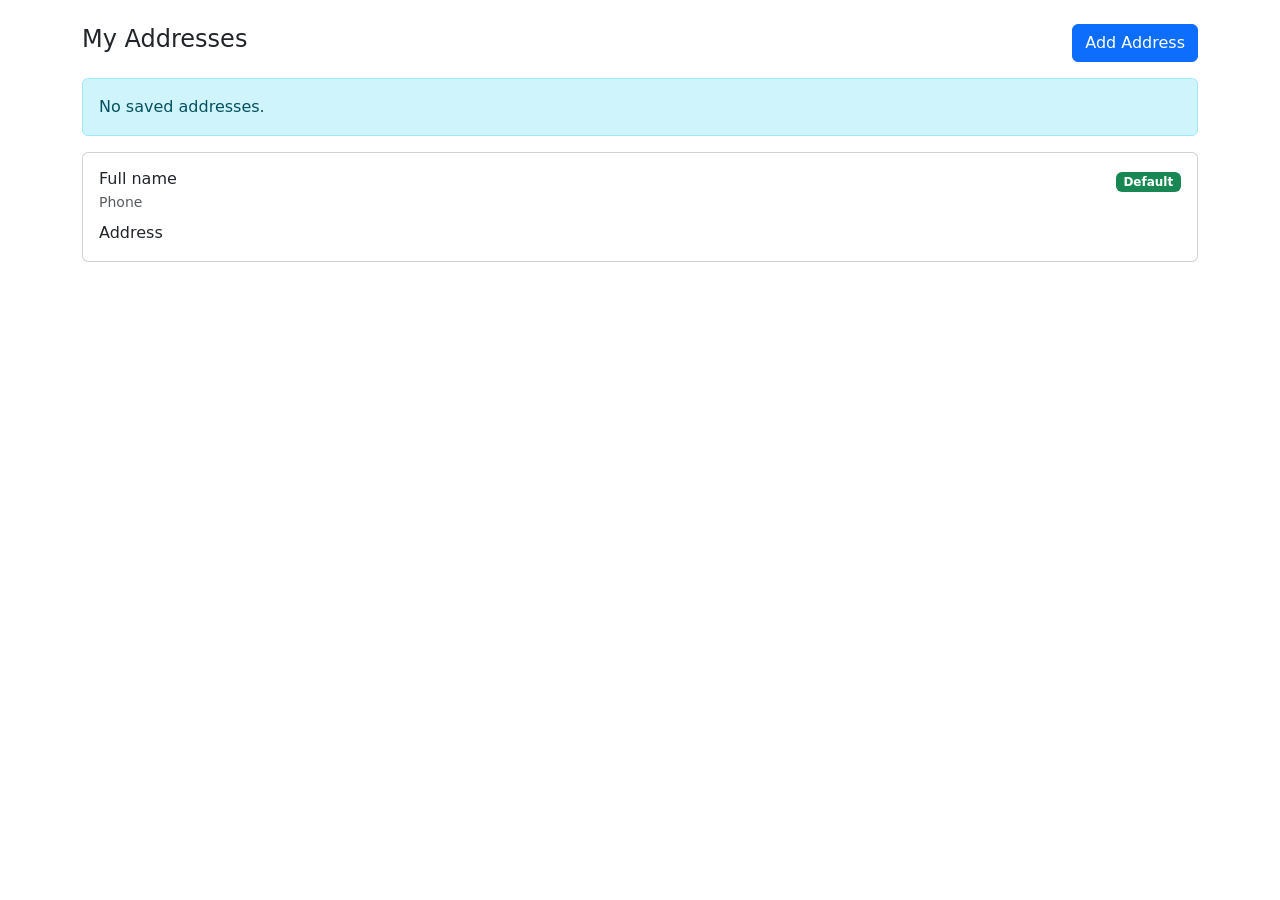
==== src/main/resources/templates/account/address.html @ 91b22d6b "feat(address): add address and show all addresses" ====
<!DOCTYPE html>
<html lang="en" xmlns:th="http://www.thymeleaf.org">
<head>
  <meta charset="UTF-8"/>
  <meta name="viewport" content="width=device-width, initial-scale=1.0"/>
  <title>Addresses - E-Bake Ingredients</title>
  <link href="https://cdn.jsdelivr.net/npm/bootstrap@5.0.2/dist/css/bootstrap.min.css" rel="stylesheet"/>
  <style>
    .address-card { margin-bottom: 1rem; }
  </style>
</head>
<body>
  <th:block th:replace="~{common/layout :: header}"></th:block>

  <div class="container mt-4">
    <div class="d-flex justify-content-between align-items-center mb-3">
      <h4>My Addresses</h4>
      <button class="btn btn-primary" id="toggleAddBtn">Add Address</button>
    </div>

    <div id="addForm" class="card p-3 mb-4" style="display:none;">
      <form th:action="@{/account/addresses/add}" th:object="${newAddress}" method="post">
        <div class="row g-2">
          <div class="col-md-6">
            <label class="form-label">Full name</label>
            <input class="form-control" th:field="*{fullName}" required />
          </div>
          <div class="col-md-6">
            <label class="form-label">Phone</label>
            <input class="form-control" th:field="*{phoneNumber}" required />
          </div>

          <div class="col-12">
            <label class="form-label">Address line</label>
            <input class="form-control" th:field="*{addressLine}" required />
          </div>

          <div class="col-md-4">
            <label class="form-label">Ward</label>
            <input class="form-control" th:field="*{ward}" />
          </div>
          <div class="col-md-4">
            <label class="form-label">District</label>
            <input class="form-control" th:field="*{district}" />
          </div>
          <div class="col-md-4">
            <label class="form-label">City</label>
            <input class="form-control" th:field="*{city}" />
          </div>

          <div class="col-12 mt-2">
            <div class="form-check">
              <input class="form-check-input" type="checkbox" th:field="*{isDefault}" id="isDefault"/>
              <label class="form-check-label" for="isDefault">Set as default address</label>
            </div>
          </div>

          <div class="col-12 mt-3 d-flex gap-2">
            <button class="btn btn-success" type="submit">Save</button>
            <button class="btn btn-secondary" type="button" id="cancelAdd">Cancel</button>
          </div>
        </div>
      </form>
    </div>

    <div th:if="${addresses == null or #lists.isEmpty(addresses)}">
      <div class="alert alert-info">No saved addresses.</div>
    </div>

    <div th:each="addr : ${addresses}">
      <div class="card address-card">
        <div class="card-body">
          <div class="d-flex justify-content-between">
            <div>
              <h6 class="mb-1" th:text="${addr.fullName}">Full name</h6>
              <div class="small text-muted" th:text="${addr.phoneNumber}">Phone</div>
              <div class="mt-2" th:text="${addr.addressLine + ', ' + (addr.ward ?: '') + (addr.district != null ? ', ' + addr.district : '') + (addr.city != null ? ', ' + addr.city : '')}">Address</div>
            </div>
            <div class="text-end">
              <span class="badge bg-success" th:if="${addr.isDefault}">Default</span>
            </div>
          </div>
        </div>
      </div>
    </div>

  </div>

  <th:block th:replace="~{common/layout :: footer}"></th:block>

  <script>
    document.getElementById('toggleAddBtn').addEventListener('click', function () {
      const f = document.getElementById('addForm');
      f.style.display = (f.style.display === 'none' || f.style.display === '') ? 'block' : 'none';
    });
    document.getElementById('cancelAdd').addEventListener('click', function () {
      document.getElementById('addForm').style.display = 'none';
    });
  </script>
  <script src="https://cdn.jsdelivr.net/npm/bootstrap@5.0.2/dist/js/bootstrap.bundle.min.js"></script>
</body>
</html>
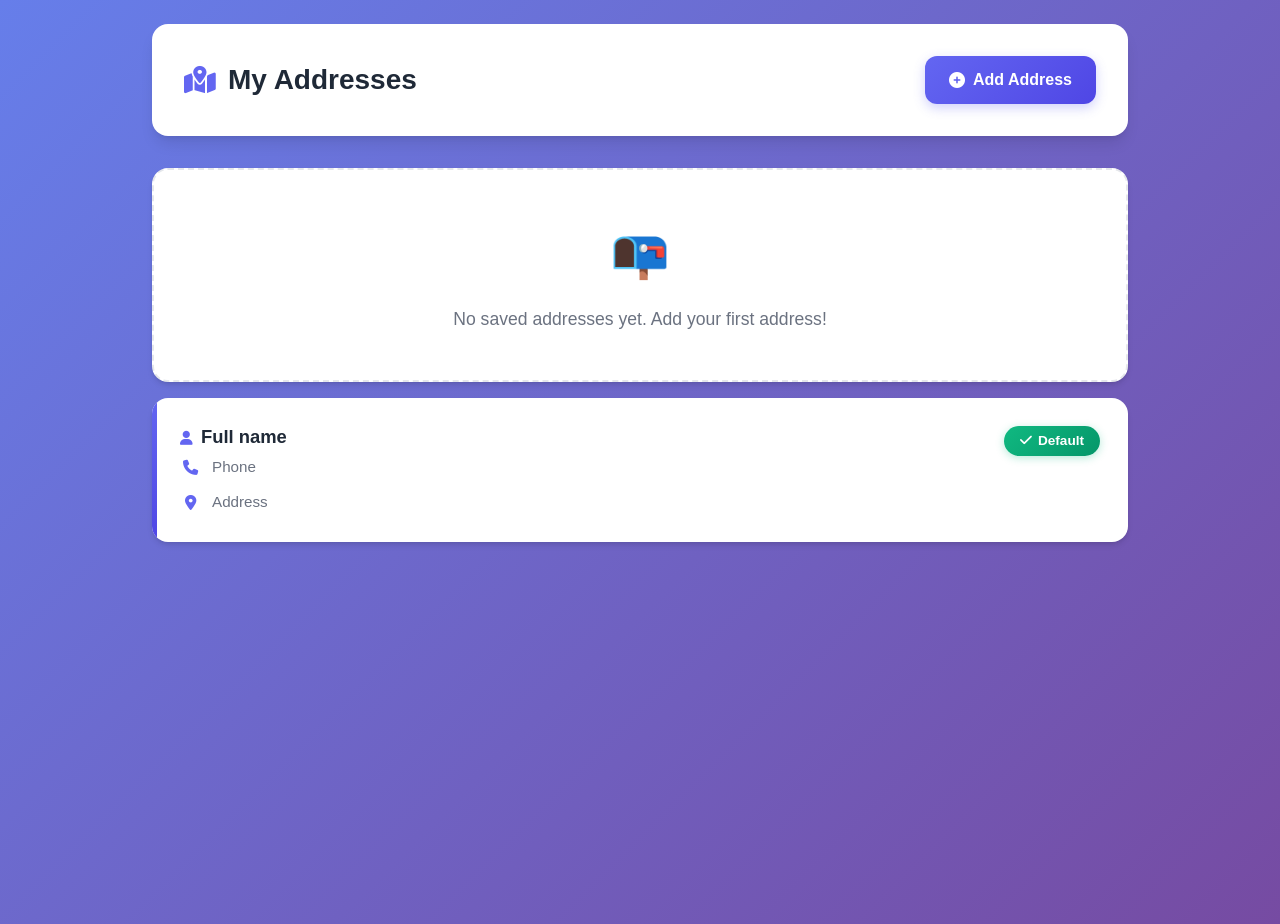
==== commit aea0ce01: "style: update  css" ====
--- a/src/main/resources/templates/account/address.html
+++ b/src/main/resources/templates/account/address.html
@@ -1,102 +1,529 @@
 <!DOCTYPE html>
 <html lang="en" xmlns:th="http://www.thymeleaf.org">
-<head>
-  <meta charset="UTF-8"/>
-  <meta name="viewport" content="width=device-width, initial-scale=1.0"/>
-  <title>Addresses - E-Bake Ingredients</title>
-  <link href="https://cdn.jsdelivr.net/npm/bootstrap@5.0.2/dist/css/bootstrap.min.css" rel="stylesheet"/>
-  <style>
-    .address-card { margin-bottom: 1rem; }
-  </style>
-</head>
-<body>
-  <th:block th:replace="~{common/layout :: header}"></th:block>
-
-  <div class="container mt-4">
-    <div class="d-flex justify-content-between align-items-center mb-3">
-      <h4>My Addresses</h4>
-      <button class="btn btn-primary" id="toggleAddBtn">Add Address</button>
-    </div>
-
-    <div id="addForm" class="card p-3 mb-4" style="display:none;">
-      <form th:action="@{/account/addresses/add}" th:object="${newAddress}" method="post">
-        <div class="row g-2">
-          <div class="col-md-6">
-            <label class="form-label">Full name</label>
-            <input class="form-control" th:field="*{fullName}" required />
+  <head>
+    <meta charset="UTF-8" />
+    <meta name="viewport" content="width=device-width, initial-scale=1.0" />
+    <title>Addresses - E-Bake Ingredients</title>
+    <link
+      href="https://cdn.jsdelivr.net/npm/bootstrap@5.0.2/dist/css/bootstrap.min.css"
+      rel="stylesheet"
+    />
+    <link
+      rel="stylesheet"
+      href="https://cdnjs.cloudflare.com/ajax/libs/font-awesome/6.4.0/css/all.min.css"
+    />
+    <style>
+      :root {
+        --primary-color: #6366f1;
+        --primary-dark: #4f46e5;
+        --success-color: #10b981;
+        --danger-color: #ef4444;
+        --border-color: #e5e7eb;
+        --bg-light: #f9fafb;
+        --shadow-sm: 0 1px 2px 0 rgb(0 0 0 / 0.05);
+        --shadow-md: 0 4px 6px -1px rgb(0 0 0 / 0.1),
+          0 2px 4px -2px rgb(0 0 0 / 0.1);
+        --shadow-lg: 0 10px 15px -3px rgb(0 0 0 / 0.1),
+          0 4px 6px -4px rgb(0 0 0 / 0.1);
+      }
+
+      body {
+        background: linear-gradient(135deg, #667eea 0%, #764ba2 100%);
+        min-height: 100vh;
+        font-family: "Segoe UI", Tahoma, Geneva, Verdana, sans-serif;
+      }
+
+      .container {
+        max-width: 1000px;
+      }
+
+      .page-header {
+        background: white;
+        border-radius: 16px;
+        padding: 2rem;
+        margin-bottom: 2rem;
+        box-shadow: var(--shadow-lg);
+        display: flex;
+        justify-content: space-between;
+        align-items: center;
+        animation: slideDown 0.5s ease-out;
+      }
+
+      .page-header h4 {
+        margin: 0;
+        color: #1f2937;
+        font-weight: 700;
+        font-size: 1.75rem;
+        display: flex;
+        align-items: center;
+        gap: 0.75rem;
+      }
+
+      .page-header h4 i {
+        color: var(--primary-color);
+      }
+
+      .btn-add-address {
+        background: linear-gradient(
+          135deg,
+          var(--primary-color) 0%,
+          var(--primary-dark) 100%
+        );
+        border: none;
+        padding: 0.75rem 1.5rem;
+        border-radius: 12px;
+        font-weight: 600;
+        color: white;
+        display: flex;
+        align-items: center;
+        gap: 0.5rem;
+        transition: all 0.3s ease;
+        box-shadow: 0 4px 12px rgba(99, 102, 241, 0.3);
+      }
+
+      .btn-add-address:hover {
+        transform: translateY(-2px);
+        box-shadow: 0 6px 20px rgba(99, 102, 241, 0.4);
+        color: white;
+      }
+
+      #addForm {
+        background: white;
+        border-radius: 16px;
+        padding: 2rem;
+        border: none;
+        box-shadow: var(--shadow-lg);
+        margin-bottom: 2rem;
+        animation: slideDown 0.3s ease-out;
+      }
+
+      #addForm .form-label {
+        font-weight: 600;
+        color: #374151;
+        margin-bottom: 0.5rem;
+        font-size: 0.875rem;
+      }
+
+      #addForm .form-control {
+        border: 2px solid var(--border-color);
+        border-radius: 10px;
+        padding: 0.75rem 1rem;
+        transition: all 0.3s ease;
+        font-size: 0.95rem;
+      }
+
+      #addForm .form-control:focus {
+        border-color: var(--primary-color);
+        box-shadow: 0 0 0 3px rgba(99, 102, 241, 0.1);
+      }
+
+      .form-check-input:checked {
+        background-color: var(--success-color);
+        border-color: var(--success-color);
+      }
+
+      .form-check-label {
+        font-weight: 500;
+        color: #4b5563;
+      }
+
+      .btn-success {
+        background: linear-gradient(
+          135deg,
+          var(--success-color) 0%,
+          #059669 100%
+        );
+        border: none;
+        padding: 0.75rem 2rem;
+        border-radius: 10px;
+        font-weight: 600;
+        transition: all 0.3s ease;
+        box-shadow: 0 4px 12px rgba(16, 185, 129, 0.3);
+      }
+
+      .btn-success:hover {
+        transform: translateY(-2px);
+        box-shadow: 0 6px 20px rgba(16, 185, 129, 0.4);
+      }
+
+      .btn-secondary {
+        background: #6b7280;
+        border: none;
+        padding: 0.75rem 2rem;
+        border-radius: 10px;
+        font-weight: 600;
+        transition: all 0.3s ease;
+      }
+
+      .btn-secondary:hover {
+        background: #4b5563;
+        transform: translateY(-2px);
+      }
+
+      .alert-info {
+        background: white;
+        border: 2px dashed var(--border-color);
+        border-radius: 16px;
+        color: #6b7280;
+        padding: 3rem;
+        text-align: center;
+        font-size: 1.1rem;
+        box-shadow: var(--shadow-md);
+      }
+
+      .alert-info::before {
+        content: "📭";
+        display: block;
+        font-size: 3rem;
+        margin-bottom: 1rem;
+      }
+
+      .address-card {
+        margin-bottom: 1.25rem;
+        border: none;
+        border-radius: 16px;
+        overflow: hidden;
+        transition: all 0.3s ease;
+        box-shadow: var(--shadow-md);
+        background: white;
+        animation: fadeIn 0.5s ease-out;
+      }
+
+      .address-card:hover {
+        transform: translateY(-4px);
+        box-shadow: var(--shadow-lg);
+      }
+
+      .address-card .card-body {
+        padding: 1.75rem;
+        position: relative;
+      }
+
+      .address-card::before {
+        content: "";
+        position: absolute;
+        top: 0;
+        left: 0;
+        width: 5px;
+        height: 100%;
+        background: linear-gradient(
+          180deg,
+          var(--primary-color) 0%,
+          var(--primary-dark) 100%
+        );
+      }
+
+      .address-card h6 {
+        font-weight: 700;
+        color: #1f2937;
+        font-size: 1.15rem;
+        margin-bottom: 0.5rem;
+        display: flex;
+        align-items: center;
+        gap: 0.5rem;
+      }
+
+      .address-card h6::before {
+        content: "\f007";
+        font-family: "Font Awesome 6 Free";
+        font-weight: 900;
+        color: var(--primary-color);
+        font-size: 0.9rem;
+      }
+
+      .address-info {
+        display: flex;
+        flex-direction: column;
+        gap: 0.75rem;
+      }
+
+      .info-item {
+        display: flex;
+        align-items: center;
+        gap: 0.75rem;
+        color: #6b7280;
+        font-size: 0.95rem;
+      }
+
+      .info-item i {
+        color: var(--primary-color);
+        width: 20px;
+        text-align: center;
+      }
+
+      .badge {
+        padding: 0.5rem 1rem;
+        border-radius: 20px;
+        font-weight: 600;
+        font-size: 0.85rem;
+        display: inline-flex;
+        align-items: center;
+        gap: 0.4rem;
+      }
+
+      .badge.bg-success {
+        background: linear-gradient(
+          135deg,
+          var(--success-color) 0%,
+          #059669 100%
+        ) !important;
+        box-shadow: 0 2px 8px rgba(16, 185, 129, 0.3);
+      }
+
+      .badge.bg-success::before {
+        content: "\f00c";
+        font-family: "Font Awesome 6 Free";
+        font-weight: 900;
+      }
+
+      @keyframes slideDown {
+        from {
+          opacity: 0;
+          transform: translateY(-20px);
+        }
+        to {
+          opacity: 1;
+          transform: translateY(0);
+        }
+      }
+
+      @keyframes fadeIn {
+        from {
+          opacity: 0;
+        }
+        to {
+          opacity: 1;
+        }
+      }
+
+      .address-content {
+        display: flex;
+        justify-content: space-between;
+        align-items: flex-start;
+        gap: 2rem;
+      }
+
+      .address-details {
+        flex: 1;
+      }
+
+      .address-actions {
+        display: flex;
+        flex-direction: column;
+        gap: 0.5rem;
+        align-items: flex-end;
+      }
+
+      /* Responsive */
+      @media (max-width: 768px) {
+        .page-header {
+          flex-direction: column;
+          gap: 1rem;
+          text-align: center;
+        }
+
+        .address-content {
+          flex-direction: column;
+        }
+
+        .address-actions {
+          align-items: flex-start;
+          flex-direction: row;
+        }
+
+        #addForm {
+          padding: 1.5rem;
+        }
+      }
+
+      /* Form animations */
+      .form-control:focus {
+        animation: inputFocus 0.3s ease;
+      }
+
+      @keyframes inputFocus {
+        0% {
+          transform: scale(1);
+        }
+        50% {
+          transform: scale(1.02);
+        }
+        100% {
+          transform: scale(1);
+        }
+      }
+
+      .addresses-grid {
+        animation: fadeIn 0.6s ease-out;
+      }
+    </style>
+  </head>
+  <body>
+    <th:block th:replace="~{common/layout :: header}"></th:block>
+
+    <div class="container mt-4 mb-5">
+      <div class="page-header">
+        <h4><i class="fas fa-map-marked-alt"></i>My Addresses</h4>
+        <button class="btn btn-add-address" id="toggleAddBtn">
+          <i class="fas fa-plus-circle"></i>
+          Add Address
+        </button>
+      </div>
+
+      <div id="addForm" class="card p-3 mb-4" style="display: none">
+        <form
+          th:action="@{/account/addresses/add}"
+          th:object="${newAddress}"
+          method="post"
+        >
+          <div class="row g-3">
+            <div class="col-md-6">
+              <label class="form-label"
+                ><i class="fas fa-user me-2"></i>Full name</label
+              >
+              <input
+                class="form-control"
+                th:field="*{fullName}"
+                required
+                placeholder="Enter your full name"
+              />
+            </div>
+            <div class="col-md-6">
+              <label class="form-label"
+                ><i class="fas fa-phone me-2"></i>Phone</label
+              >
+              <input
+                class="form-control"
+                th:field="*{phoneNumber}"
+                required
+                placeholder="Enter phone number"
+              />
+            </div>
+
+            <div class="col-12">
+              <label class="form-label"
+                ><i class="fas fa-map-marker-alt me-2"></i>Address line</label
+              >
+              <input
+                class="form-control"
+                th:field="*{addressLine}"
+                required
+                placeholder="Street address, P.O. box"
+              />
+            </div>
+
+            <div class="col-md-4">
+              <label class="form-label"
+                ><i class="fas fa-building me-2"></i>Ward</label
+              >
+              <input
+                class="form-control"
+                th:field="*{ward}"
+                placeholder="Ward"
+              />
+            </div>
+            <div class="col-md-4">
+              <label class="form-label"
+                ><i class="fas fa-map me-2"></i>District</label
+              >
+              <input
+                class="form-control"
+                th:field="*{district}"
+                placeholder="District"
+              />
+            </div>
+            <div class="col-md-4">
+              <label class="form-label"
+                ><i class="fas fa-city me-2"></i>City</label
+              >
+              <input
+                class="form-control"
+                th:field="*{city}"
+                placeholder="City"
+              />
+            </div>
+
+            <div class="col-12 mt-3">
+              <div class="form-check">
+                <input
+                  class="form-check-input"
+                  type="checkbox"
+                  th:field="*{isDefault}"
+                  id="isDefault"
+                />
+                <label class="form-check-label" for="isDefault">
+                  <i class="fas fa-star me-2"></i>Set as default address
+                </label>
+              </div>
+            </div>
+
+            <div class="col-12 mt-4 d-flex gap-2">
+              <button class="btn btn-success" type="submit">
+                <i class="fas fa-save me-2"></i>Save Address
+              </button>
+              <button class="btn btn-secondary" type="button" id="cancelAdd">
+                <i class="fas fa-times me-2"></i>Cancel
+              </button>
+            </div>
           </div>
-          <div class="col-md-6">
-            <label class="form-label">Phone</label>
-            <input class="form-control" th:field="*{phoneNumber}" required />
-          </div>
-
-          <div class="col-12">
-            <label class="form-label">Address line</label>
-            <input class="form-control" th:field="*{addressLine}" required />
-          </div>
-
-          <div class="col-md-4">
-            <label class="form-label">Ward</label>
-            <input class="form-control" th:field="*{ward}" />
-          </div>
-          <div class="col-md-4">
-            <label class="form-label">District</label>
-            <input class="form-control" th:field="*{district}" />
-          </div>
-          <div class="col-md-4">
-            <label class="form-label">City</label>
-            <input class="form-control" th:field="*{city}" />
-          </div>
-
-          <div class="col-12 mt-2">
-            <div class="form-check">
-              <input class="form-check-input" type="checkbox" th:field="*{isDefault}" id="isDefault"/>
-              <label class="form-check-label" for="isDefault">Set as default address</label>
-            </div>
-          </div>
-
-          <div class="col-12 mt-3 d-flex gap-2">
-            <button class="btn btn-success" type="submit">Save</button>
-            <button class="btn btn-secondary" type="button" id="cancelAdd">Cancel</button>
-          </div>
+        </form>
+      </div>
+
+      <div th:if="${addresses == null or #lists.isEmpty(addresses)}">
+        <div class="alert alert-info">
+          No saved addresses yet. Add your first address!
         </div>
-      </form>
-    </div>
-
-    <div th:if="${addresses == null or #lists.isEmpty(addresses)}">
-      <div class="alert alert-info">No saved addresses.</div>
-    </div>
-
-    <div th:each="addr : ${addresses}">
-      <div class="card address-card">
-        <div class="card-body">
-          <div class="d-flex justify-content-between">
-            <div>
-              <h6 class="mb-1" th:text="${addr.fullName}">Full name</h6>
-              <div class="small text-muted" th:text="${addr.phoneNumber}">Phone</div>
-              <div class="mt-2" th:text="${addr.addressLine + ', ' + (addr.ward ?: '') + (addr.district != null ? ', ' + addr.district : '') + (addr.city != null ? ', ' + addr.city : '')}">Address</div>
-            </div>
-            <div class="text-end">
-              <span class="badge bg-success" th:if="${addr.isDefault}">Default</span>
+      </div>
+
+      <div class="addresses-grid" th:each="addr : ${addresses}">
+        <div class="card address-card">
+          <div class="card-body">
+            <div class="address-content">
+              <div class="address-details">
+                <h6 th:text="${addr.fullName}">Full name</h6>
+                <div class="address-info">
+                  <div class="info-item">
+                    <i class="fas fa-phone"></i>
+                    <span th:text="${addr.phoneNumber}">Phone</span>
+                  </div>
+                  <div class="info-item">
+                    <i class="fas fa-map-marker-alt"></i>
+                    <span
+                      th:text="${addr.addressLine + ', ' + (addr.ward ?: '') + (addr.district != null ? ', ' + addr.district : '') + (addr.city != null ? ', ' + addr.city : '')}"
+                      >Address</span
+                    >
+                  </div>
+                </div>
+              </div>
+              <div class="address-actions">
+                <span class="badge bg-success" th:if="${addr.isDefault}"
+                  >Default</span
+                >
+              </div>
             </div>
           </div>
         </div>
       </div>
     </div>
 
-  </div>
-
-  <th:block th:replace="~{common/layout :: footer}"></th:block>
-
-  <script>
-    document.getElementById('toggleAddBtn').addEventListener('click', function () {
-      const f = document.getElementById('addForm');
-      f.style.display = (f.style.display === 'none' || f.style.display === '') ? 'block' : 'none';
-    });
-    document.getElementById('cancelAdd').addEventListener('click', function () {
-      document.getElementById('addForm').style.display = 'none';
-    });
-  </script>
-  <script src="https://cdn.jsdelivr.net/npm/bootstrap@5.0.2/dist/js/bootstrap.bundle.min.js"></script>
-</body>
-</html>+    <th:block th:replace="~{common/layout :: footer}"></th:block>
+
+    <script>
+      document
+        .getElementById("toggleAddBtn")
+        .addEventListener("click", function () {
+          const f = document.getElementById("addForm");
+          f.style.display =
+            f.style.display === "none" || f.style.display === ""
+              ? "block"
+              : "none";
+        });
+      document
+        .getElementById("cancelAdd")
+        .addEventListener("click", function () {
+          document.getElementById("addForm").style.display = "none";
+        });
+    </script>
+    <script src="https://cdn.jsdelivr.net/npm/bootstrap@5.0.2/dist/js/bootstrap.bundle.min.js"></script>
+  </body>
+</html>
